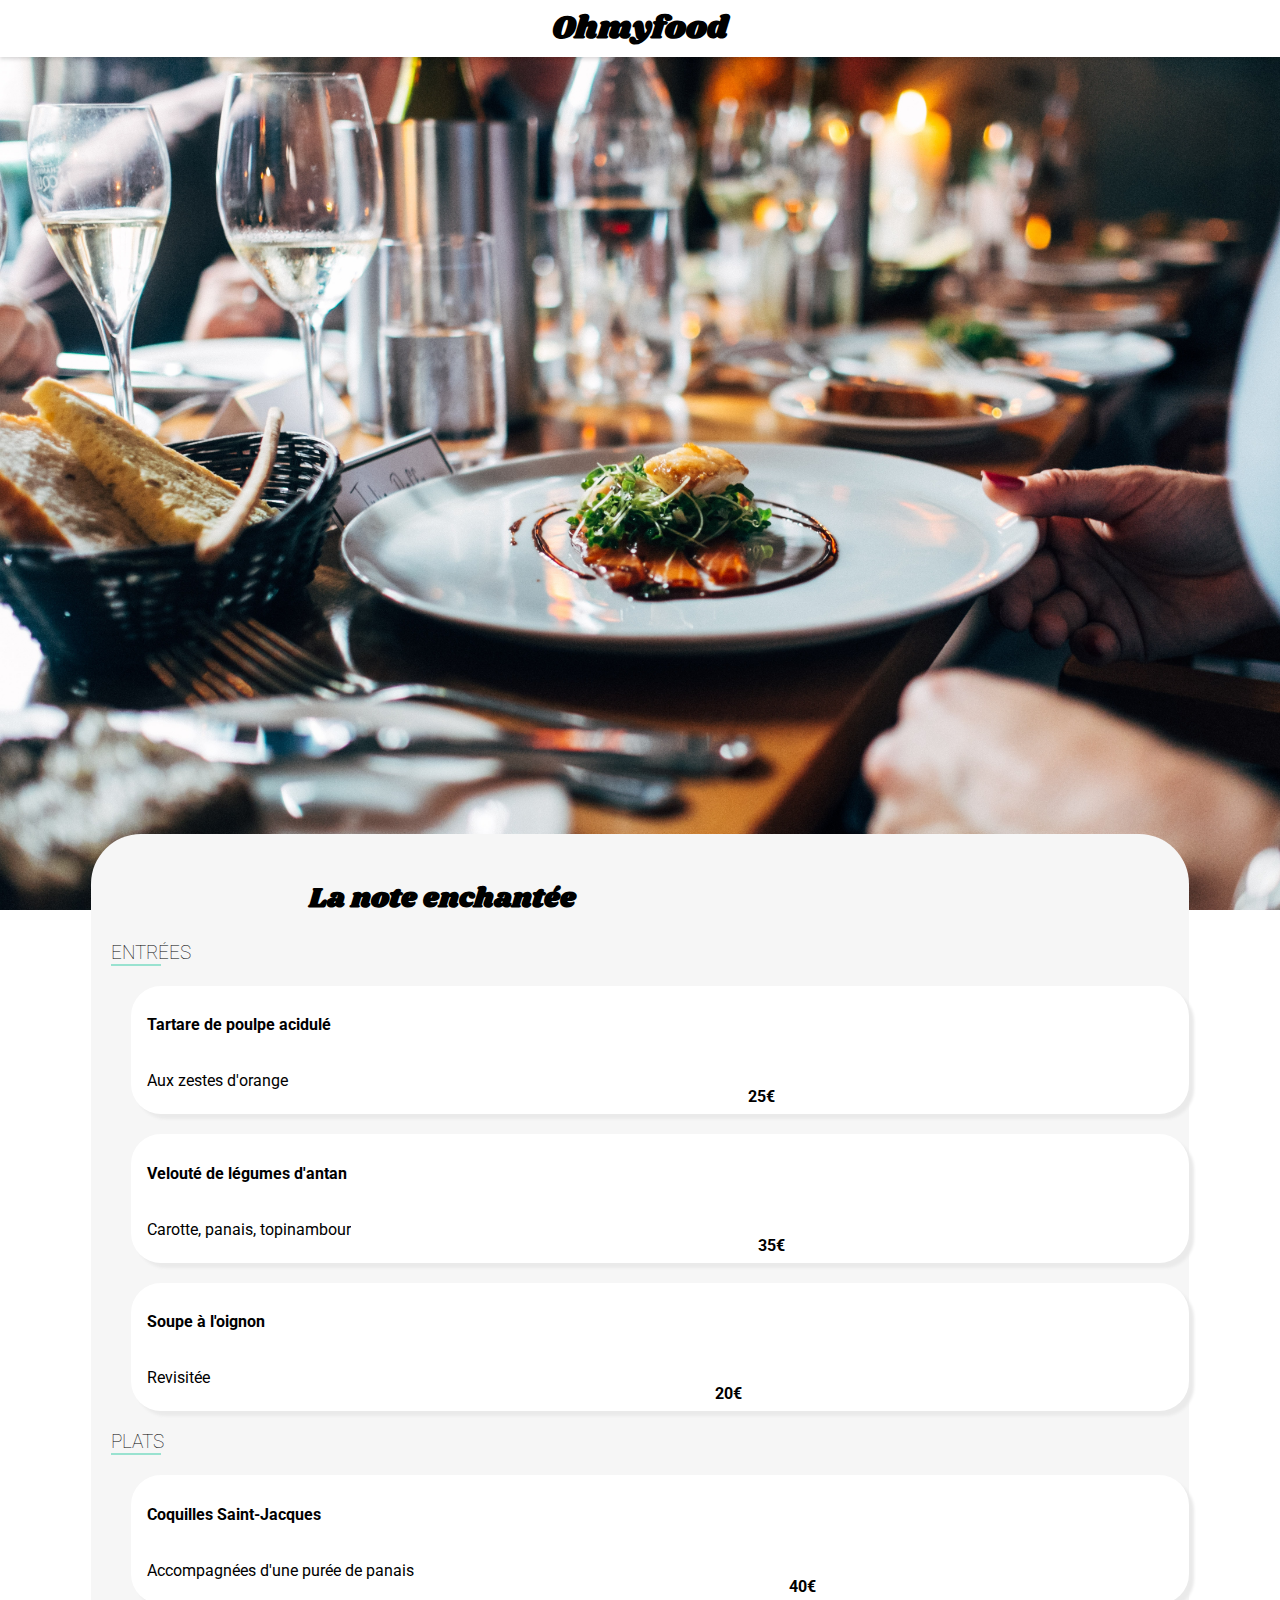
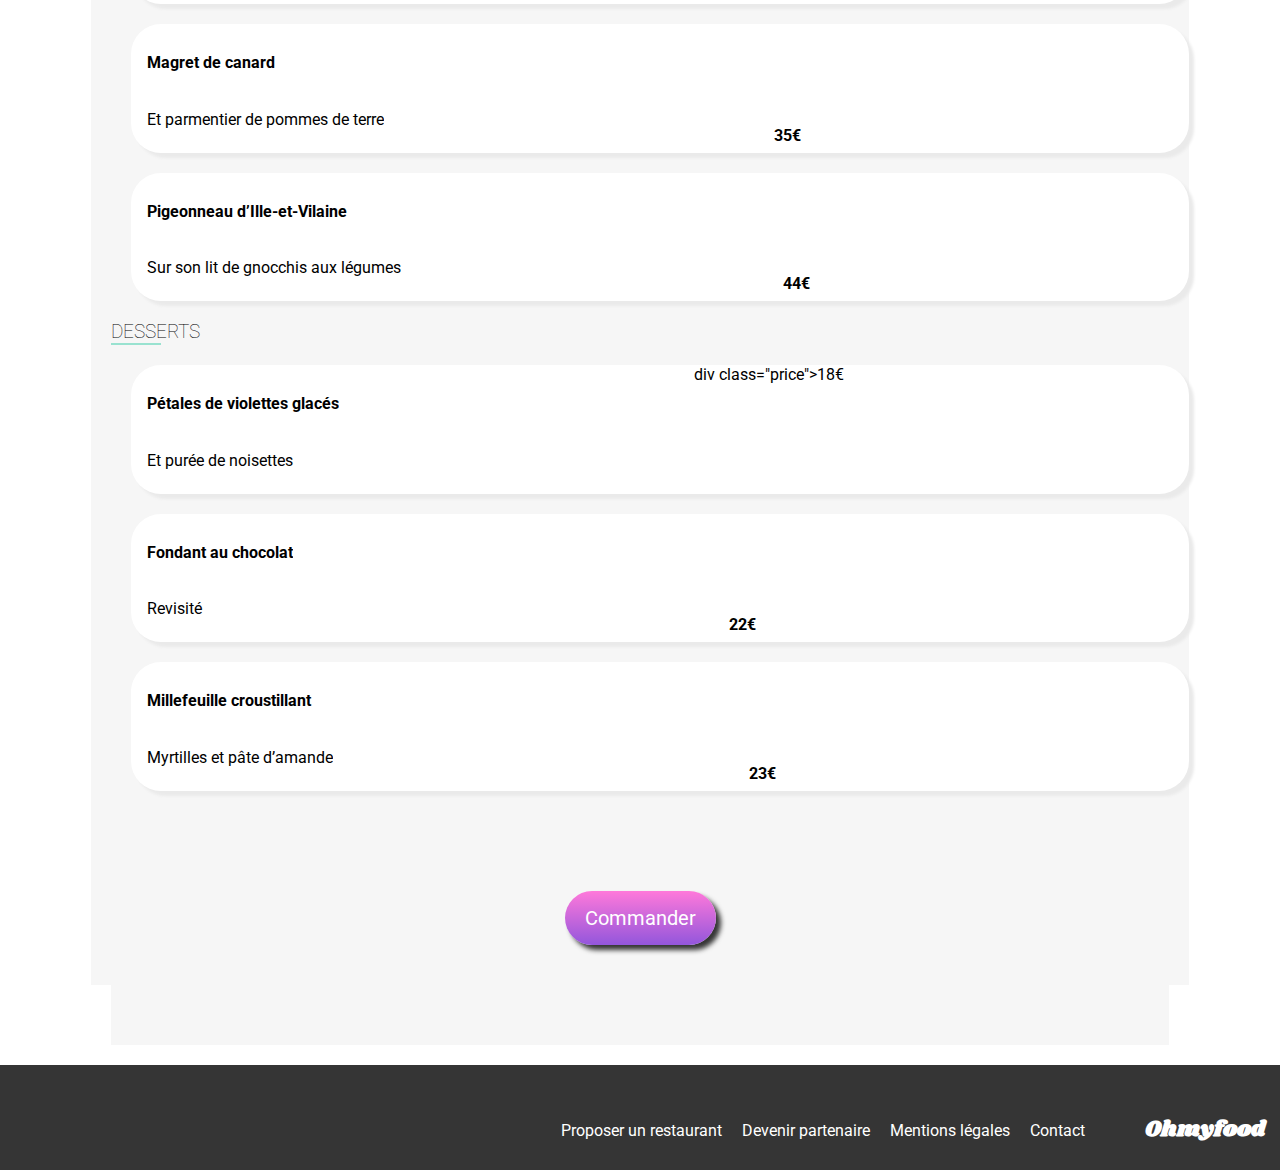
==== menus/a_la_francaise.html @ 8c40fdd9 "Projet le 18/06 avant soutenance" ====
<!DOCTYPE html>
<html lang="fr">
<head>
    <link rel="preconnect" href="https://fonts.googleapis.com">
    <link rel="preconnect" href="https://fonts.gstatic.com" crossorigin>
    <link href="https://fonts.googleapis.com/css2?family=Roboto&display=swap" rel="stylesheet">
    <meta name="viewport" content="width=device-width, initial-scale=1.0">
    <title>La note enchantée</title>
        <link rel="preconnect" href="https://fonts.googleapis.com">
        <link rel="preconnect" href="https://fonts.gstatic.com" crossorigin>
        <link href="https://fonts.googleapis.com/css2?family=Shrikhand&display=swap" rel="stylesheet">  
        <link rel="preconnect" href="https://fonts.googleapis.com">
    <link rel="preconnect" href="https://fonts.gstatic.com" crossorigin>
    <link href="https://fonts.googleapis.com/css2?family=Roboto:ital@0;1&display=swap" rel="stylesheet">
    <link rel="preconnect" href="https://fonts.googleapis.com">
<link rel="preconnect" href="https://fonts.gstatic.com" crossorigin>
<link href="https://fonts.googleapis.com/css2?family=Roboto:ital,wght@0,100;0,300;0,400;0,500;0,700;0,900;1,100;1,300;1,400;1,500;1,700;1,900&display=swap" rel="stylesheet">
    <link rel="stylesheet" href="https://cdnjs.cloudflare.com/ajax/libs/font-awesome/6.2.1/css/all.min.css"
            integrity="sha512-MV7K8+y+gLIBoVD59lQIYicR65iaqukzvf/nwasF0nqhPay5w/9lJmVM2hMDcnK1OnMGCdVK+iQrJ7lzPJQd1w=="
            crossorigin="anonymous" referrerpolicy="no-referrer" >
<link href="../style/main.css" rel="stylesheet">
</head>

<body>
    <header class="header">
<div class="header-resto">
     <a href="../index.html"> <i class="fa-solid fa-arrow-left"></i></a>

        <h1 class="header__maintitle">Ohmyfood</h1>
</div>
        </header>

        <main>

<section class="window">
     <img src="../images/restaurants/jay-wennington-N_Y88TWmGwA-unsplash.jpg" alt="Photo d'un menu" class="window">
</section>


<section class="presentation">

    <div class="title">
        <h2 class="restoname"> La note enchantée</h2>
        <div class="heart">
            
          
            <button class="blackheart"><i class="fa-regular fa-heart"></i> </button>
            <button class="pinkheart"> <i class="fa-solid fa-heart"></i> </button>
     
        </div>
    </div>

<article class="entree">
    <div class="border">
        <h3 class="categorie">ENTRÉES</h3>
    </div>
    <div class="carde">  
        <div class="description">
            <h4>Tartare de poulpe acidulé</h4>
            <p>Aux zestes d'orange</p> 
        </div>

        <div class="price">25€</div>  
        <div class="selectChoice">
            <i class="fa-solid fa-circle-check"></i>
        </div>
    </div>

    <div class="carde">  
        <div class="description">
            <h4>Velouté de légumes d'antan</h4>
            <p>Carotte, panais, topinambour</p> 
        </div>
        <div class="price">35€</div>  
        <div class="selectChoice">
            <i class="fa-solid fa-circle-check"></i>
        </div>
    </div>
    
    <div class="carde">  
        <div class="description">
            <h4>Soupe à l'oignon</h4>
            <p>Revisitée</p> 
        </div>
        <div class="price">20€</div>  
        <div class="selectChoice">
            <i class="fa-solid fa-circle-check"></i>
        </div>
    </div>

</article>

<article class="plats">
    <div class="border">
        <h3 class="categorie">PLATS</h3>
    </div>
    <div class="carde">  
        <div class="description">
            <h4>Coquilles Saint-Jacques</h4>
            <p>Accompagnées d'une purée de panais</p> 
        </div>
        <div class="price">40€</div>  
        <div class="selectChoice">
            <i class="fa-solid fa-circle-check"></i>
        </div>
    </div>
    <div class="carde">  
        <div class="description">
            <h4>Magret de canard</h4>
            <p>Et parmentier de pommes de terre</p> 
        </div>
        <div class="price">35€</div>  
        <div class="selectChoice">
            <i class="fa-solid fa-circle-check"></i>
        </div>
    </div>
    <div class="carde">  
        <div class="description">
            <h4>Pigeonneau d’Ille-et-Vilaine</h4>
            <p>Sur son lit de gnocchis aux légumes</p> 
        </div>
        <div class="price">44€</div>  
        <div class="selectChoice">
            <i class="fa-solid fa-circle-check"></i>
        </div>
    </div>
</article>
   
<article class="desserts">
    <div class="border">
        <h3 class="categorie">DESSERTS</h3>
    </div>
    <div class="carde">  
        <div class="description">
            <h4>Pétales de violettes glacés</h4>
            <p>Et purée de noisettes</p> 
            
        </div>
        <div>div class="price">18€</div> 
        <div class="selectChoice">
            <i class="fa-solid fa-circle-check"></i>
        </div>
    </div>
    <div class="carde">  
        <div class="description">
            <h4>Fondant au chocolat</h4>
            <p>Revisité</p> 
            
        </div>
        <div class="price">22€</div> 
        <div class="selectChoice">
            <i class="fa-solid fa-circle-check"></i>
        </div>
    </div>
    <div class="carde">  
        <div class="description">
            <h4>Millefeuille croustillant</h4>
            <p>Myrtilles et pâte d’amande</p> 
            
        </div>
        <div class="price">23€</div>  
        <div class="selectChoice">
            <i class="fa-solid fa-circle-check"></i>
        </div>
    </div>

</article>

<div class="commander">
    <button class="commander__btn">Commander</button> 
</div>
    
</section>

</main>


<footer class="footer">
    
    <h2 class="footer__titre"> Ohmyfood</h2>

    <ul class="footer__liste">
            <li> <i class="fa-solid fa-utensils"></i> Proposer un restaurant </li>
            <li> <i class="fa-regular fa-handshake "></i> Devenir partenaire</li>
            <li> Mentions légales </li>
            <li> Contact</li>

</ul>


</footer>


</body>
---- style/main.css ----
#article_1, #article_4, #article_7 {
  animation: apparition 600ms ease-in;
}

#article_2, #article_5, #article_8 {
  animation: apparition 1.2s ease-in;
}

#article_3, #article_6, #article_9 {
  animation: apparition 1.8s ease-in;
}

#article_10 {
  animation: apparition 2.4s ease-in;
}

@keyframes spin {
  0% {
    transform: rotate(0deg);
  }
  100% {
    transform: rotate(360deg);
  }
}
@keyframes effet-opacity {
  0% {
    opacity: 0;
  }
  100% {
    opacity: 1;
  }
}
@keyframes apparition {
  0% {
    opacity: 0;
    transform: translateY(20px);
  }
  to {
    opacity: 1;
    transform: translateY(0);
  }
} 
.header {
  position: relative;
  z-index: 1;
  margin: 0;
  box-shadow: 0px 2px 4px 0px rgba(0, 0, 0, 0.15);
}
.header__maintitle {
  font-family: "Shrikhand", sans-serif;
  text-align: center;
  margin: 0;
  padding: 5px;
}

/***   box-shadow: outset -4px 0px 17px 1px #353535;****/
.navigation {
  position: relative;
  display: flex;
  justify-content: center;
  background-color: #EAEAEA;
  width: 100%;
  box-shadow: 0px 4px 4px 0px rgba(0, 0, 0, 0.25);
}
.navigation__searchBar {
  display: flex;
  flex-direction: row;
  align-items: center;
}
.navigation__searchBar__recherche {
  position: relative;
  border-style: none;
  height: 50px;
  font-size: larger;
  font-weight: bold;
  color: black;
  text-align: center;
  background-color: #EAEAEA;
}

/*FOOTER*/
.footer {
  display: flex;
  flex-direction: column;
  justify-content: left;
  height: 200px;
  background-color: #353535;
}
.footer__titre {
  font-family: "Shrikhand", sans-serif;
  color: white;
}
.footer__liste {
  list-style: none;
  color: white;
  font-family: "Roboto", sans-serif;
}

@media (min-width: 768px) {
  .footer {
    padding-bottom: 5px;
    height: 100px;
    display: flex;
    flex-direction: row-reverse;
    justify-content: right;
    align-items: last baseline;
    gap: 60px;
  }
  .footer__titre {
    display: flex;
    padding-right: 15px;
    align-items: center;
    justify-content: center;
    font-size: 22px;
  }
  .footer__liste {
    display: flex;
    flex-direction: row;
    gap: 20px;
  }
}
body {
  margin: 0;
}

* {
  font-family: "Roboto", sans-serif;
  color: inherit;
  text-decoration: none;
}

.loader {
  position: fixed;
  height: 100%;
  width: 100%;
  background-color: rgb(249, 215, 237);
  animation: loading 3s;
  z-index: 10;
  opacity: 0;
  display: flex;
  flex-direction: row;
  justify-content: center;
  align-items: center;
}

@keyframes loading {
  0% {
    opacity: 1;
    background-color: rgb(249, 215, 237);
  }
  95% {
    background-color: rgb(249, 215, 237);
    opacity: 1;
  }
  100% {
    opacity: 0;
    background-color: #99E2D0;
  }
}
.brand {
  position: relative;
  font-family: "Shrikhand", sans-serif;
  font-size: 60px;
  animation: effectload 3s;
}

.o {
  color: #FF79DA;
  font-family: "Shrikhand", sans-serif;
}

.m {
  color: #99E2D0;
  font-family: "Shrikhand", sans-serif;
}

.f {
  color: #9356DC;
  font-family: "Shrikhand", sans-serif;
}

@keyframes effectload {
  0% {
    scale: 1;
  }
  50% {
    scale: 1.5;
    rotate: 0deg;
  }
  100% {
    scale: 0.8;
    rotate: 360deg;
  }
}
.reservation {
  background-color: #F6F6F6;
  text-align: center;
  padding: 50px;
}
.reservation__title {
  font-weight: bolder;
  padding: 0px 50px 0px 50px;
}
.reservation__txt {
  font-size: 18px;
  font-weight: lighter;
  padding: 0px 20px 20px 20px;
}
.reservation__btn {
  font-size: 20px;
  color: white;
  border: none;
  border-radius: 90px;
  background: linear-gradient(180deg, #FF79DA, #9356DC);
  padding: 15px 20px;
  box-shadow: 0px 4px 10px 0px rgba(0, 0, 0, 0.25);
  transition: 2s;
}
.reservation__btn:hover {
  filter: brightness(50% M);
  opacity: 0.7;
}

/*Fonctionnement*/
.fonctionnement {
  background-color: white;
  padding: 25px;
}
.fonctionnement__titre {
  font-style: "roboto", sans-serif;
  font-weight: bolder;
  font-size: 23px;
}
.fonctionnement .liste {
  list-style-type: decimal;
  padding-left: 0px;
}
.fonctionnement .liste__item::before {
  position: absolute;
  left: -15px;
  top: 15px;
  background-color: #9356DC;
  border-radius: 20px;
  color: #fff;
  content: counter(nbr);
  padding: 5px 10px;
}
.fonctionnement .liste__item {
  position: relative;
  list-style-type: none;
  counter-increment: nbr;
}
.fonctionnement .liste__item__button {
  font-size: 18px;
  background-color: #7b38d8;
  border-radius: 10px;
  border: solid;
}
.fonctionnement .liste button {
  width: 100%;
  border: none;
  border-radius: 30px;
  background-color: #F6F6F6;
  box-shadow: rgba(100, 100, 111, 0.2) 0px 7px 29px 0px;
  margin-bottom: 10px;
  padding: 25px;
  font-size: 20px;
  transition: 1s;
  transition-property: calc(background-color);
}
.fonctionnement .liste button:hover {
  background-color: rgba(146, 86, 220, 0.3725490196);
}

/*RESTAURANT*/
.restaurants {
  padding: 25px;
  background-color: #F6F6F6;
}
.restaurants__titre {
  margin: 30px;
  font-size: 25px;
  font-weight: 900;
}

.new {
  display: inline-block;
  color: #3b8468;
  background-color: #99E2D0;
  padding: 2px 5px 2px 5px;
  z-index: 2;
  position: relative;
  top: 35px;
  left: 80%;
}

.card {
  background-color: white;
  border-radius: 30px;
  margin-bottom: 20px;
}
.card__img {
  z-index: 1;
  height: 60%;
  width: 100%;
  -o-object-fit: cover;
     object-fit: cover;
  height: 231px;
  border-top-left-radius: 20px;
  border-top-right-radius: 20px;
}
.card__content {
  height: 40%;
  display: flex;
  flex-direction: row;
  justify-content: space-around;
  width: 100%;
}
.card__content__txt {
  flex-direction: column;
  display: flex;
  justify-content: left;
  width: 70%;
}
.card__content__txt__h3 {
  font-weight: 800;
}
.card__content__icon {
  font-size: 20px;
  display: flex;
  justify-content: center;
  align-items: center;
}
.card .fa-solid, .card .fas {
  background: linear-gradient(180deg, #FF79DA, #9356DC);
  background-clip: text;
  -webkit-background-clip: text;
  -webkit-text-fill-color: transparent;
  position: static;
  opacity: 0;
}
.card .fa-regular, .card .far {
  font-size: 20px;
  position: absolute;
  transition: 2s;
  opacity: 1;
}

@media (min-width: 768px) {
  .fonctionnement {
    padding: 50px;
  }
  .fonctionnement__titre {
    font-style: "roboto", sans-serif;
    font-weight: bolder;
    font-size: 23px;
  }
  .fonctionnement .liste {
    padding-left: 0px;
    display: flex;
  }
  .fonctionnement .liste__item::before {
    position: absolute;
    left: -15px;
    top: 15px;
    background-color: #9356DC;
    border-radius: 20px;
    color: #fff;
    content: counter(nbr);
    padding: 5px 10px;
  }
  .fonctionnement .liste__item {
    margin: 20px;
    position: relative;
    list-style-type: none;
    counter-increment: nbr;
    gap: 15px;
    width: 33%;
  }
  .fonctionnement .liste button {
    width: 100%;
    border: none;
    border-radius: 30px;
    background-color: #F6F6F6;
    box-shadow: rgba(100, 100, 111, 0.2) 0px 7px 29px 0px;
    margin-bottom: 10px;
    padding: 25px;
    font-size: 20px;
  }
  .restaurants {
    background-color: #F6F6F6;
    padding: 50px;
  }
  .restaurants__titre {
    text-align: left;
    display: flex;
    justify-content: left;
  }
  .restaurants__cartes {
    display: grid;
    grid-template-columns: 1fr 1fr;
    width: 100%;
    gap: 60px;
    flex-wrap: wrap;
    padding-bottom: 30px;
  }
}
* {
  font-family: "Roboto", sans-serif;
  color: inherit;
  text-decoration: none;
}

.header-resto {
  position: static;
  z-index: 3;
}
.header-resto a {
  position: absolute;
  top: 35px;
  left: 35px;
}
.header-resto__fa-solid, .header-resto .fas {
  font-size: 20px;
  font-weight: 900;
}

.blackheart {
  font-size: 20px;
  position: absolute;
  opacity: 1;
  border: none;
  background-color: transparent;
}

.pinkheart {
  background: linear-gradient(180deg, #FF79DA, #9356DC);
  background-clip: text;
  -webkit-background-clip: text;
  -webkit-text-fill-color: transparent;
  position: absolute;
  border: none;
  font-size: 20px;
  opacity: 0;
}

.pinkheart:focus {
  opacity: 1;
}

.window {
  width: 100%;
}
.window__img {
  height: auto;
  -o-object-fit: cover;
     object-fit: cover;
}

.main {
  height: 100%;
  background-color: #F6F6F6;
}

.presentation {
  padding: 20px;
  z-index: 2;
  position: relative;
  top: -80px;
  flex-direction: column;
  background-color: #F6F6F6;
  border: none;
  border-top-left-radius: 50px;
  border-top-right-radius: 50px;
  max-width: 1058px;
  margin: 0 auto;
  position: relative;
  top: -80px;
}

.title {
  display: flex;
  flex-direction: row;
  justify-content: space-around;
  align-items: center;
}

.restoname {
  font-family: "Shrikhand", sans-serif;
  text-align: center;
  font-size: 28px;
}

.categorie {
  display: inline;
  font-weight: lighter;
}

.border {
  width: 50px;
  border-style: none;
  border-bottom: solid 2px #99E2D0;
}

.plat {
  font-weight: bolder;
}

.carde {
  background-color: white;
  border-radius: 30px;
  display: flex;
  justify-content: space-between;
  display: flex;
  background-color: white;
  width: 100%;
  overflow: hidden;
  margin: 20px;
  box-shadow: 5px 5px 3px #EAEAEA;
}
.carde:hover .selectChoice {
  margin: 0;
  transition: all 0.5s;
  cursor: pointer;
}
.carde .selectChoice {
  display: flex;
  justify-content: center;
  background-color: #99E2D0;
  color: white;
  font-weight: bold;
  font-size: 20px;
  align-items: center;
  border-radius: 0px 15px 15px 0px;
  width: 50px;
  margin-right: -60PX;
}
.carde:hover .selectChoice i {
  animation: spin 1s;
}
.carde .description {
  padding: 20px;
  display: flex;
  flex-direction: column;
  overflow: hidden;
  justify-content: space-between;
  padding: 0.5rem 0 0.5rem 1rem;
}
.carde .description:hover {
  cursor: pointer;
}
.carde .price {
  display: flex;
  align-items: center;
  display: flex;
  justify-content: center;
  width: 30px;
  font-weight: bold;
  align-items: flex-end;
  padding: 0 0.5rem 0.5rem 0;
  border-radius: 0px 15px 15px 0px;
}
.carde .price:hover {
  cursor: pointer;
}

@keyframes spin {
  0% {
    transform: rotate(0deg);
  }
  100% {
    transform: rotate(360deg);
  }
}
@keyframes effet-opacity {
  0% {
    opacity: 0;
  }
  100% {
    opacity: 1;
  }
}
@keyframes apparition {
  0% {
    opacity: 0;
    transform: translateY(20px);
  }
  to {
    opacity: 1;
    transform: translateY(0);
  }
}
.plat {
  font-weight: 900;
}

.commander {
  background-color: #F6F6F6;
  display: flex;
  justify-content: center;
  align-items: center;
  position: relative;
  bottom: -80px;
}
.commander__btn {
  position: relative;
  bottom: 50px;
  margin: 50px;
  font-size: 20px;
  color: white;
  border: none;
  border-radius: 90px;
  background: linear-gradient(180deg, #FF79DA, #9356DC);
  padding: 15px 20px;
  box-shadow: 5px 5px 5px #353535;
  transition: 2s;
}
.commander__btn:hover {
  filter: brightness(50% M);
  opacity: 0.7;
}
@media (min-width: 768px) {
  .commander .main {
    width: 768px;
  }
  .commander .window {
    width: 100%;
    height: 383px;
  }
  .commander .window__img {
    width: 100%;
    -o-object-fit: cover;
       object-fit: cover;
  }
}

.presentation .entree {
  animation: fadeone 4s;
}

@keyframes fadeone {
  0% {
    opacity: 0;
  }
  100% {
    opacity: 1;
  }
}
.desserts {
  animation: fadethree 4s;
}

@keyframes fadethree {
  0% {
    opacity: 0;
  }
  40% {
    opacity: 0;
  }
  100% {
    opacity: 1;
  }
}/*# sourceMappingURL=main.css.map */
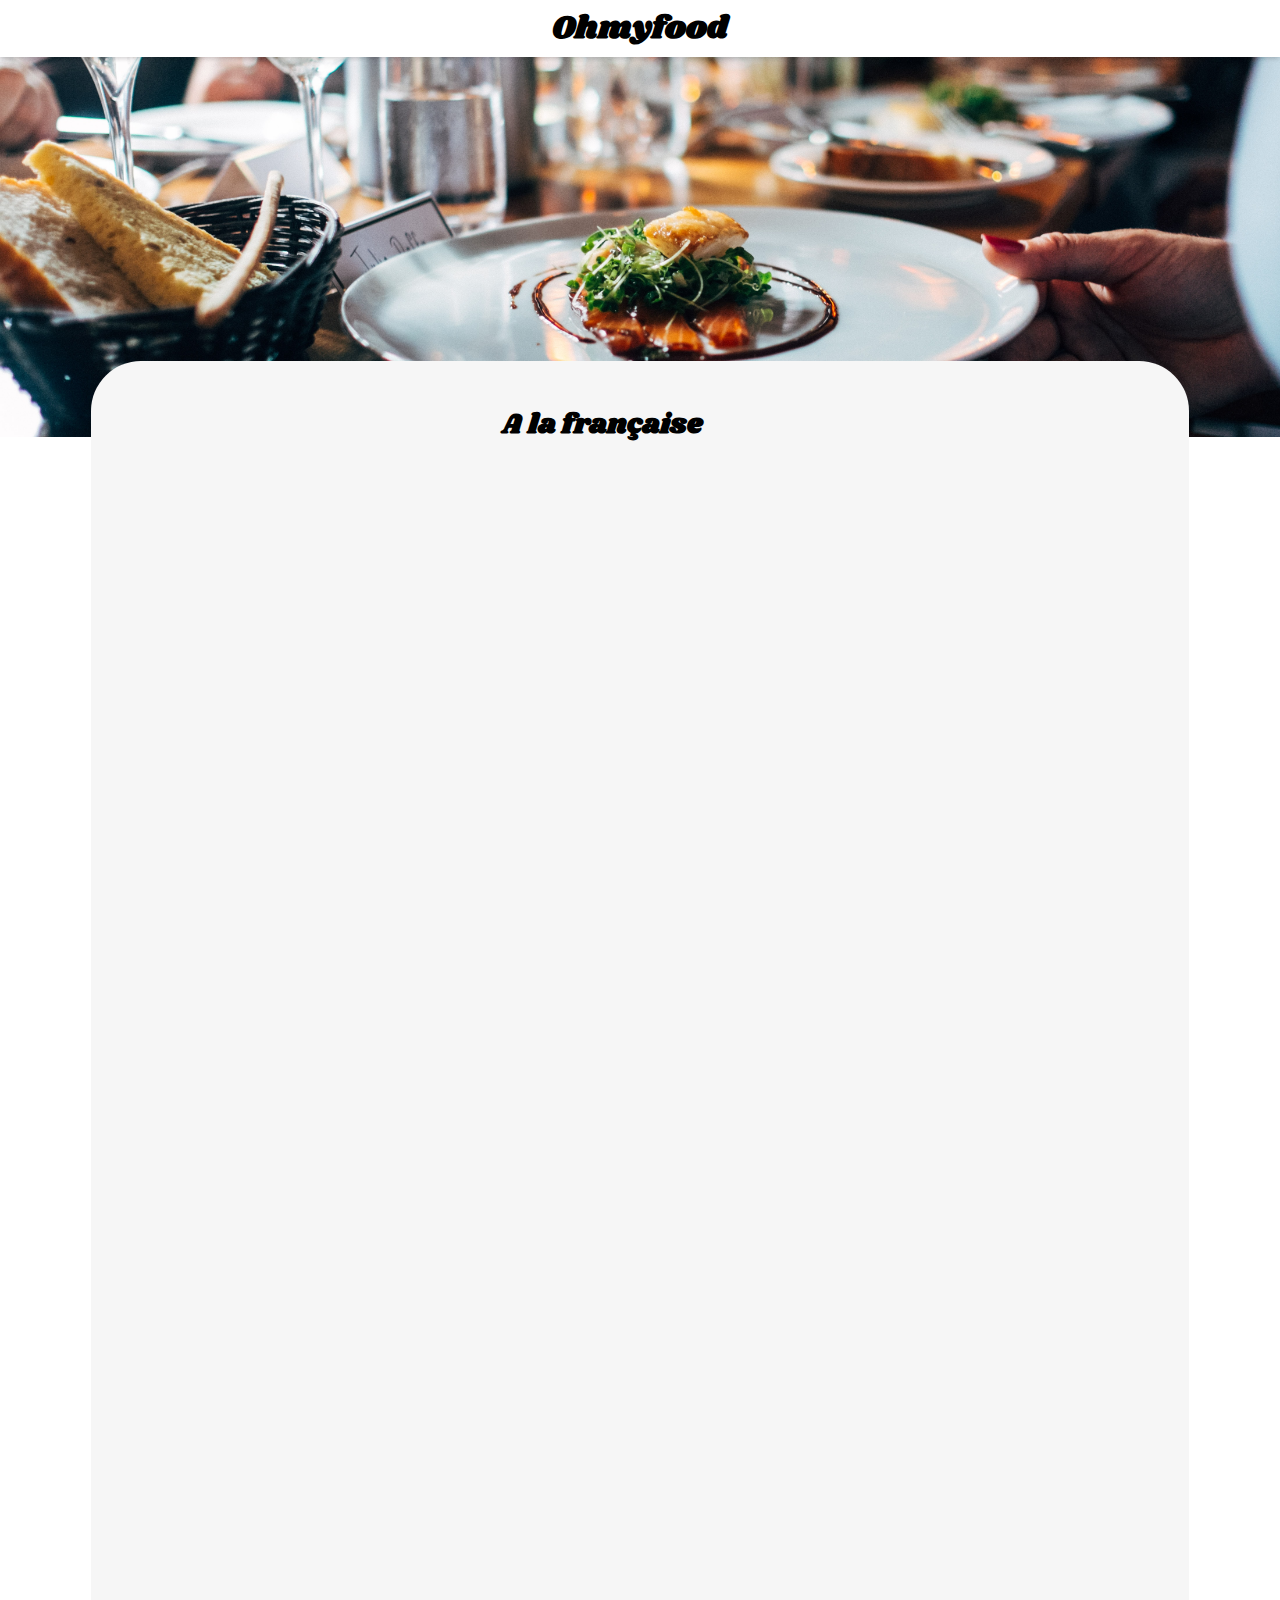
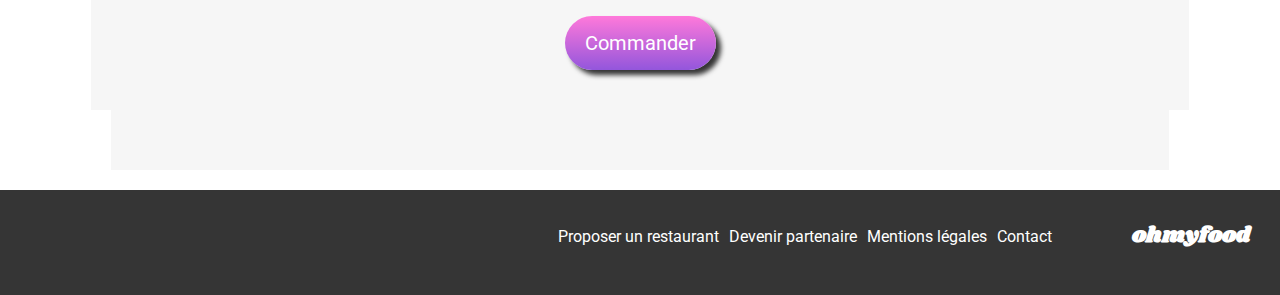
==== commit 18d68ea5: "Projet terminé (Presentation Soutenance)" ====
--- a/menus/a_la_francaise.html
+++ b/menus/a_la_francaise.html
@@ -1,30 +1,20 @@
 <!DOCTYPE html>
 <html lang="fr">
-<head>
-    <link rel="preconnect" href="https://fonts.googleapis.com">
-    <link rel="preconnect" href="https://fonts.gstatic.com" crossorigin>
-    <link href="https://fonts.googleapis.com/css2?family=Roboto&display=swap" rel="stylesheet">
-    <meta name="viewport" content="width=device-width, initial-scale=1.0">
-    <title>La note enchantée</title>
+    <head>
+        <meta charset="UTF-8">
+        <meta name="viewport" content="width=device-width, initial-scale=1.0">
+        <title>A la française</title>
         <link rel="preconnect" href="https://fonts.googleapis.com">
         <link rel="preconnect" href="https://fonts.gstatic.com" crossorigin>
         <link href="https://fonts.googleapis.com/css2?family=Shrikhand&display=swap" rel="stylesheet">  
-        <link rel="preconnect" href="https://fonts.googleapis.com">
-    <link rel="preconnect" href="https://fonts.gstatic.com" crossorigin>
-    <link href="https://fonts.googleapis.com/css2?family=Roboto:ital@0;1&display=swap" rel="stylesheet">
-    <link rel="preconnect" href="https://fonts.googleapis.com">
-<link rel="preconnect" href="https://fonts.gstatic.com" crossorigin>
-<link href="https://fonts.googleapis.com/css2?family=Roboto:ital,wght@0,100;0,300;0,400;0,500;0,700;0,900;1,100;1,300;1,400;1,500;1,700;1,900&display=swap" rel="stylesheet">
-    <link rel="stylesheet" href="https://cdnjs.cloudflare.com/ajax/libs/font-awesome/6.2.1/css/all.min.css"
-            integrity="sha512-MV7K8+y+gLIBoVD59lQIYicR65iaqukzvf/nwasF0nqhPay5w/9lJmVM2hMDcnK1OnMGCdVK+iQrJ7lzPJQd1w=="
-            crossorigin="anonymous" referrerpolicy="no-referrer" >
-<link href="../style/main.css" rel="stylesheet">
-</head>
-
+        <link href="https://fonts.googleapis.com/css2?family=Roboto:ital,wght@0,100;0,300;0,400;0,500;0,700;0,900;1,100;1,300;1,400;1,500;1,700;1,900&display=swap" rel="stylesheet">
+        <link rel="stylesheet" href="https://cdnjs.cloudflare.com/ajax/libs/font-awesome/6.2.1/css/all.min.css" integrity="sha512-MV7K8+y+gLIBoVD59lQIYicR65iaqukzvf/nwasF0nqhPay5w/9lJmVM2hMDcnK1OnMGCdVK+iQrJ7lzPJQd1w==" crossorigin="anonymous" referrerpolicy="no-referrer" >
+        <link href="../style/main.css" rel="stylesheet">
+    </head>
 <body>
     <header class="header">
 <div class="header-resto">
-     <a href="../index.html"> <i class="fa-solid fa-arrow-left"></i></a>
+     <a class="return" href="../index.html"> <i class="fa-solid fa-arrow-left"></i></a>
 
         <h1 class="header__maintitle">Ohmyfood</h1>
 </div>
@@ -40,7 +30,7 @@
 <section class="presentation">
 
     <div class="title">
-        <h2 class="restoname"> La note enchantée</h2>
+        <h2 class="restoname">A la française</h2>
         <div class="heart">
             
           
@@ -51,43 +41,43 @@
     </div>
 
 <article class="entree">
-    <div class="border">
-        <h3 class="categorie">ENTRÉES</h3>
-    </div>
-    <div class="carde">  
-        <div class="description">
-            <h4>Tartare de poulpe acidulé</h4>
-            <p>Aux zestes d'orange</p> 
+        <div class="border">
+            <h3 class="categorie">ENTRÉES</h3>
         </div>
-
-        <div class="price">25€</div>  
-        <div class="selectChoice">
-            <i class="fa-solid fa-circle-check"></i>
+        <div class="carde">  
+            <div class="description">
+                <h4>Tartare de poulpe acidulé</h4>
+                <p>Aux zestes d'orange</p> 
+            </div>
+    
+            <div class="price">25€</div>  
+            <div class="selectChoice">
+                <i class="fa-solid fa-circle-check"></i>
+            </div>
         </div>
-    </div>
-
-    <div class="carde">  
-        <div class="description">
-            <h4>Velouté de légumes d'antan</h4>
-            <p>Carotte, panais, topinambour</p> 
+    
+        <div class="carde">  
+            <div class="description">
+                <h4>Velouté de légumes d'antan</h4>
+                <p>Carotte, panais, topinambour</p> 
+            </div>
+            <div class="price">35€</div>  
+            <div class="selectChoice">
+                <i class="fa-solid fa-circle-check"></i>
+            </div>
         </div>
-        <div class="price">35€</div>  
-        <div class="selectChoice">
-            <i class="fa-solid fa-circle-check"></i>
+        
+        <div class="carde">  
+            <div class="description">
+                <h4>Soupe à l'oignon</h4>
+                <p>Revisitée</p> 
+            </div>
+            <div class="price">20€</div>  
+            <div class="selectChoice">
+                <i class="fa-solid fa-circle-check"></i>
+            </div>
         </div>
-    </div>
     
-    <div class="carde">  
-        <div class="description">
-            <h4>Soupe à l'oignon</h4>
-            <p>Revisitée</p> 
-        </div>
-        <div class="price">20€</div>  
-        <div class="selectChoice">
-            <i class="fa-solid fa-circle-check"></i>
-        </div>
-    </div>
-
 </article>
 
 <article class="plats">
@@ -124,8 +114,8 @@
             <i class="fa-solid fa-circle-check"></i>
         </div>
     </div>
-</article>
-   
+</article> 
+
 <article class="desserts">
     <div class="border">
         <h3 class="categorie">DESSERTS</h3>
@@ -136,7 +126,7 @@
             <p>Et purée de noisettes</p> 
             
         </div>
-        <div>div class="price">18€</div> 
+        <div class="price">18€</div> 
         <div class="selectChoice">
             <i class="fa-solid fa-circle-check"></i>
         </div>
@@ -177,13 +167,13 @@
 
 <footer class="footer">
     
-    <h2 class="footer__titre"> Ohmyfood</h2>
+    <h2 class="footer__titre"> ohmyfood</h2>
+<ul class="footer__liste">
 
-    <ul class="footer__liste">
-            <li> <i class="fa-solid fa-utensils"></i> Proposer un restaurant </li>
-            <li> <i class="fa-regular fa-handshake "></i> Devenir partenaire</li>
-            <li> Mentions légales </li>
-            <li> Contact</li>
+    <li> <i class="fa-solid fa-utensils"></i> Proposer un restaurant </li>
+    <li> <i class="fa-regular fa-handshake "></i> Devenir partenaire</li>
+    <li> Mentions légales </li>
+    <li> Contact</li>
 
 </ul>
 
--- a/style/main.css
+++ b/style/main.css
@@ -53,7 +53,15 @@
   padding: 5px;
 }
 
-/***   box-shadow: outset -4px 0px 17px 1px #353535;****/
+.header-resto .return {
+  font-size: 20px;
+}
+.header-resto .return .fa-solid, .header-resto .return .fasi {
+  position: relative;
+  right: 15px;
+  bottom: 15px;
+}
+
 .navigation {
   position: relative;
   display: flex;
@@ -89,6 +97,7 @@
 .footer__titre {
   font-family: "Shrikhand", sans-serif;
   color: white;
+  padding-left: 40px;
 }
 .footer__liste {
   list-style: none;
@@ -98,13 +107,14 @@
 
 @media (min-width: 768px) {
   .footer {
+    margin: 0px;
     padding-bottom: 5px;
     height: 100px;
     display: flex;
     flex-direction: row-reverse;
     justify-content: right;
     align-items: last baseline;
-    gap: 60px;
+    width: 100%;
   }
   .footer__titre {
     display: flex;
@@ -112,11 +122,14 @@
     align-items: center;
     justify-content: center;
     font-size: 22px;
+    padding: 20px 30px 20px 0px;
+    margin-left: 60px;
   }
   .footer__liste {
+    margin: 0px 20px 0px 20px;
     display: flex;
     flex-direction: row;
-    gap: 20px;
+    gap: 10px;
   }
 }
 body {
@@ -129,69 +142,6 @@
   text-decoration: none;
 }
 
-.loader {
-  position: fixed;
-  height: 100%;
-  width: 100%;
-  background-color: rgb(249, 215, 237);
-  animation: loading 3s;
-  z-index: 10;
-  opacity: 0;
-  display: flex;
-  flex-direction: row;
-  justify-content: center;
-  align-items: center;
-}
-
-@keyframes loading {
-  0% {
-    opacity: 1;
-    background-color: rgb(249, 215, 237);
-  }
-  95% {
-    background-color: rgb(249, 215, 237);
-    opacity: 1;
-  }
-  100% {
-    opacity: 0;
-    background-color: #99E2D0;
-  }
-}
-.brand {
-  position: relative;
-  font-family: "Shrikhand", sans-serif;
-  font-size: 60px;
-  animation: effectload 3s;
-}
-
-.o {
-  color: #FF79DA;
-  font-family: "Shrikhand", sans-serif;
-}
-
-.m {
-  color: #99E2D0;
-  font-family: "Shrikhand", sans-serif;
-}
-
-.f {
-  color: #9356DC;
-  font-family: "Shrikhand", sans-serif;
-}
-
-@keyframes effectload {
-  0% {
-    scale: 1;
-  }
-  50% {
-    scale: 1.5;
-    rotate: 0deg;
-  }
-  100% {
-    scale: 0.8;
-    rotate: 360deg;
-  }
-}
 .reservation {
   background-color: #F6F6F6;
   text-align: center;
@@ -246,6 +196,7 @@
   padding: 5px 10px;
 }
 .fonctionnement .liste__item {
+  padding: 8px 0px 10px 0px;
   position: relative;
   list-style-type: none;
   counter-increment: nbr;
@@ -268,6 +219,9 @@
   transition: 1s;
   transition-property: calc(background-color);
 }
+.fonctionnement .liste button i {
+  padding: 5px;
+}
 .fonctionnement .liste button:hover {
   background-color: rgba(146, 86, 220, 0.3725490196);
 }
@@ -284,24 +238,25 @@
 }
 
 .new {
-  display: inline-block;
   color: #3b8468;
   background-color: #99E2D0;
   padding: 2px 5px 2px 5px;
   z-index: 2;
-  position: relative;
+  position: absolute;
   top: 35px;
-  left: 80%;
+  right: 35px;
 }
 
 .card {
+  position: relative;
   background-color: white;
   border-radius: 30px;
   margin-bottom: 20px;
 }
 .card__img {
+  position: relative;
   z-index: 1;
-  height: 60%;
+  height: 231px;
   width: 100%;
   -o-object-fit: cover;
      object-fit: cover;
@@ -331,18 +286,29 @@
   justify-content: center;
   align-items: center;
 }
-.card .fa-solid, .card .fas {
+.card .blackheart {
+  font-size: 20px;
+  position: absolute;
+  opacity: 1;
+  border: none;
+  background-color: transparent;
+  transition: 1s;
+}
+.card .blackheart:hover {
+  opacity: 0;
+}
+.card .pinkheart {
   background: linear-gradient(180deg, #FF79DA, #9356DC);
   background-clip: text;
   -webkit-background-clip: text;
   -webkit-text-fill-color: transparent;
-  position: static;
+  position: absolute;
+  border: none;
+  font-size: 20px;
   opacity: 0;
-}
-.card .fa-regular, .card .far {
-  font-size: 20px;
-  position: absolute;
-  transition: 2s;
+  transition: 1s;
+}
+.card .pinkheart:hover {
   opacity: 1;
 }
 
@@ -380,28 +346,32 @@
   .fonctionnement .liste button {
     width: 100%;
     border: none;
-    border-radius: 30px;
+    border-radius: 20px;
     background-color: #F6F6F6;
     box-shadow: rgba(100, 100, 111, 0.2) 0px 7px 29px 0px;
     margin-bottom: 10px;
-    padding: 25px;
+    padding: 15px 40px 15px 40px;
     font-size: 20px;
   }
-  .restaurants {
+  .fonctionnement .liste button i {
+    padding: 5px;
+  }
+  .fonctionnement .main {
+    margin-bottom: 40px;
+  }
+  .fonctionnement .restaurants {
+    padding: 50px;
     background-color: #F6F6F6;
-    padding: 50px;
-  }
-  .restaurants__titre {
+  }
+  .fonctionnement .restaurants__titre {
     text-align: left;
     display: flex;
     justify-content: left;
   }
-  .restaurants__cartes {
+  .fonctionnement .restaurants__cartes {
     display: grid;
     grid-template-columns: 1fr 1fr;
-    width: 100%;
     gap: 60px;
-    flex-wrap: wrap;
     padding-bottom: 30px;
   }
 }
@@ -411,6 +381,10 @@
   text-decoration: none;
 }
 
+.main {
+  background-color: #F6F6F6;
+}
+
 .header-resto {
   position: static;
   z-index: 3;
@@ -425,36 +399,76 @@
   font-weight: 900;
 }
 
-.blackheart {
-  font-size: 20px;
+@keyframes apparition {
+  0% {
+    opacity: 0;
+  }
+  to {
+    opacity: 1;
+  }
+}
+.entree, .plats, .desserts {
+  opacity: 0;
+  animation: apparition 1s;
+  animation-fill-mode: both;
+}
+
+.entree {
+  animation-delay: 0.5s;
+}
+
+.plats {
+  animation-delay: 1s;
+}
+
+.desserts {
+  animation-delay: 1.5s;
+}
+
+.heart {
+  font-size: 28px;
+  position: relative;
+  top: 30px;
+  padding-right: 50px;
+}
+.heart .blackheart {
+  font-size: inherit;
   position: absolute;
   opacity: 1;
   border: none;
   background-color: transparent;
-}
-
-.pinkheart {
+  transition: 1s;
+}
+.heart .blackheart:focus {
+  opacity: 0;
+}
+.heart .pinkheart {
   background: linear-gradient(180deg, #FF79DA, #9356DC);
   background-clip: text;
   -webkit-background-clip: text;
   -webkit-text-fill-color: transparent;
   position: absolute;
   border: none;
-  font-size: 20px;
+  font-size: inherit;
   opacity: 0;
-}
-
-.pinkheart:focus {
+  transition: 1s;
+}
+.heart .pinkheart:focus {
   opacity: 1;
 }
 
 .window {
   width: 100%;
 }
-.window__img {
-  height: auto;
+.window img {
+  height: 280px;
   -o-object-fit: cover;
      object-fit: cover;
+}
+@media (min-width: 768px) {
+  .window img {
+    height: 380px;
+  }
 }
 
 .main {
@@ -481,8 +495,7 @@
 .title {
   display: flex;
   flex-direction: row;
-  justify-content: space-around;
-  align-items: center;
+  justify-content: space-between;
 }
 
 .restoname {
@@ -507,21 +520,26 @@
 }
 
 .carde {
+  cursor: pointer;
+  position: relative;
+  border-radius: 15px;
+  display: flex;
   background-color: white;
-  border-radius: 30px;
-  display: flex;
-  justify-content: space-between;
-  display: flex;
-  background-color: white;
-  width: 100%;
   overflow: hidden;
-  margin: 20px;
+  margin: 20px 0;
   box-shadow: 5px 5px 3px #EAEAEA;
 }
 .carde:hover .selectChoice {
   margin: 0;
   transition: all 0.5s;
   cursor: pointer;
+}
+.carde h4, .carde p {
+  text-wrap: nowrap;
+  text-overflow: ellipsis;
+  overflow: hidden;
+  margin-top: 10px;
+  margin-bottom: 10px;
 }
 .carde .selectChoice {
   display: flex;
@@ -531,39 +549,55 @@
   font-weight: bold;
   font-size: 20px;
   align-items: center;
-  border-radius: 0px 15px 15px 0px;
   width: 50px;
-  margin-right: -60PX;
+  position: absolute;
+  right: -50px;
+  height: 100%;
 }
 .carde:hover .selectChoice i {
   animation: spin 1s;
 }
 .carde .description {
-  padding: 20px;
-  display: flex;
-  flex-direction: column;
-  overflow: hidden;
-  justify-content: space-between;
+  flex: 1;
   padding: 0.5rem 0 0.5rem 1rem;
 }
 .carde .description:hover {
   cursor: pointer;
 }
 .carde .price {
-  display: flex;
-  align-items: center;
-  display: flex;
-  justify-content: center;
-  width: 30px;
   font-weight: bold;
-  align-items: flex-end;
-  padding: 0 0.5rem 0.5rem 0;
-  border-radius: 0px 15px 15px 0px;
-}
-.carde .price:hover {
-  cursor: pointer;
-}
-
+  padding: 45px 20px;
+  position: absolute;
+  right: 0;
+}
+.carde:hover h4, .carde:hover p {
+  width: 70%;
+}
+.carde:hover .selectChoice {
+  animation: check 1s;
+  animation-fill-mode: both;
+}
+.carde:hover .price {
+  animation: price 1s;
+  animation-fill-mode: both;
+}
+
+@keyframes check {
+  0% {
+    right: -50px;
+  }
+  100% {
+    right: 0;
+  }
+}
+@keyframes price {
+  0% {
+    margin-right: 0px;
+  }
+  100% {
+    margin-right: 50px;
+  }
+}
 @keyframes spin {
   0% {
     transform: rotate(0deg);
@@ -580,20 +614,6 @@
     opacity: 1;
   }
 }
-@keyframes apparition {
-  0% {
-    opacity: 0;
-    transform: translateY(20px);
-  }
-  to {
-    opacity: 1;
-    transform: translateY(0);
-  }
-}
-.plat {
-  font-weight: 900;
-}
-
 .commander {
   background-color: #F6F6F6;
   display: flex;
@@ -620,8 +640,16 @@
   opacity: 0.7;
 }
 @media (min-width: 768px) {
-  .commander .main {
-    width: 768px;
+  .commander .title {
+    display: flex;
+    flex-direction: row;
+    justify-content: center;
+    gap: 20px;
+  }
+  .commander .restoname {
+    font-family: "Shrikhand", sans-serif;
+    text-align: center;
+    font-size: 28px;
   }
   .commander .window {
     width: 100%;
@@ -634,30 +662,141 @@
   }
 }
 
-.presentation .entree {
-  animation: fadeone 4s;
-}
-
-@keyframes fadeone {
-  0% {
+@media (min-width: 768px) {
+  .title {
+    display: flex;
+    flex-direction: row;
+    justify-content: center;
+    gap: 25px;
+  }
+}
+.loader {
+  position: fixed;
+  top: 0;
+  height: 100%;
+  width: 100%;
+  background-color: rgb(252, 237, 237);
+  animation: loading 1s;
+  animation-delay: 3s;
+  animation-fill-mode: both;
+  z-index: 10;
+  opacity: 0;
+  display: flex;
+  flex-direction: column;
+  justify-content: center;
+  align-items: center;
+}
+.loader .loadericon {
+  font-size: 30px;
+  color: #c84da5;
+  margin: 60px;
+  animation: icon 3s;
+  opacity: 0;
+  z-index: 6;
+  position: absolute;
+  display: flex;
+  justify-content: center;
+  align-items: first baseline;
+  border: solid 5px #f080d0;
+  border-radius: 50px;
+  padding: 20px;
+  z-index: 4;
+}
+.loader .brand {
+  position: relative;
+  font-family: "Shrikhand", sans-serif;
+  font-size: 60px;
+  opacity: 0;
+  animation: effectload 3s ease-out;
+  text-shadow: 3px 3px 8px rgba(120, 44, 74, 0.604);
+}
+.loader .brand .o {
+  color: #FF79DA;
+  font-family: "Shrikhand", sans-serif;
+}
+.loader .brand .m {
+  color: #99E2D0;
+  font-family: "Shrikhand", sans-serif;
+}
+.loader .brand .f {
+  color: #9356DC;
+  font-family: "Shrikhand", sans-serif;
+}
+
+@keyframes loading {
+  0% {
+    opacity: 1;
+    background-color: rgb(239, 237, 255);
+  }
+  50% {
+    background-color: rgb(239, 237, 254);
+  }
+  100% {
     opacity: 0;
+    z-index: -1;
+  }
+}
+@keyframes icon {
+  0% {
+    opacity: 1;
+    top: -50px;
+    scale: 1;
+  }
+  15% {
+    opacity: 1;
+  }
+  20% {
+    scale: 1;
+  }
+  45% {
+    scale: 1;
+  }
+  50% {
+    opacity: 1;
+    scale: 1.5;
+    padding: 10px;
+    top: 100px;
+    rotate: 360deg;
+  }
+  65% {
+    top: 100px;
+    scale: 1;
+  }
+  75% {
+    top: -50px;
+    z-index: -1;
   }
   100% {
+    opacity: 0;
+    top: -50px;
+    z-index: -1;
+  }
+}
+@keyframes effectload {
+  0% {
+    opacity: 0;
+    scale: 1;
+    text-shadow: 3px 3px 8px rgba(120, 44, 74, 0.604);
+  }
+  15% {
     opacity: 1;
   }
-}
-.desserts {
-  animation: fadethree 4s;
-}
-
-@keyframes fadethree {
-  0% {
+  40% {
+    text-shadow: 15px 15px 8px rgba(237, 173, 213, 0.777);
+  }
+  50% {
+    scale: 1.5;
+    rotate: 0deg;
+    text-shadow: 15px 15px 8px rgba(237, 173, 213, 0.777);
+  }
+  60% {
+    text-shadow: 3px 3px 8px rgba(120, 44, 74, 0.604);
+    opacity: 0.8;
+  }
+  100% {
+    scale: 0.8;
+    rotate: 360deg;
+    text-shadow: 3px 3px 8px rgba(120, 44, 74, 0.604);
     opacity: 0;
   }
-  40% {
-    opacity: 0;
-  }
-  100% {
-    opacity: 1;
-  }
 }/*# sourceMappingURL=main.css.map */